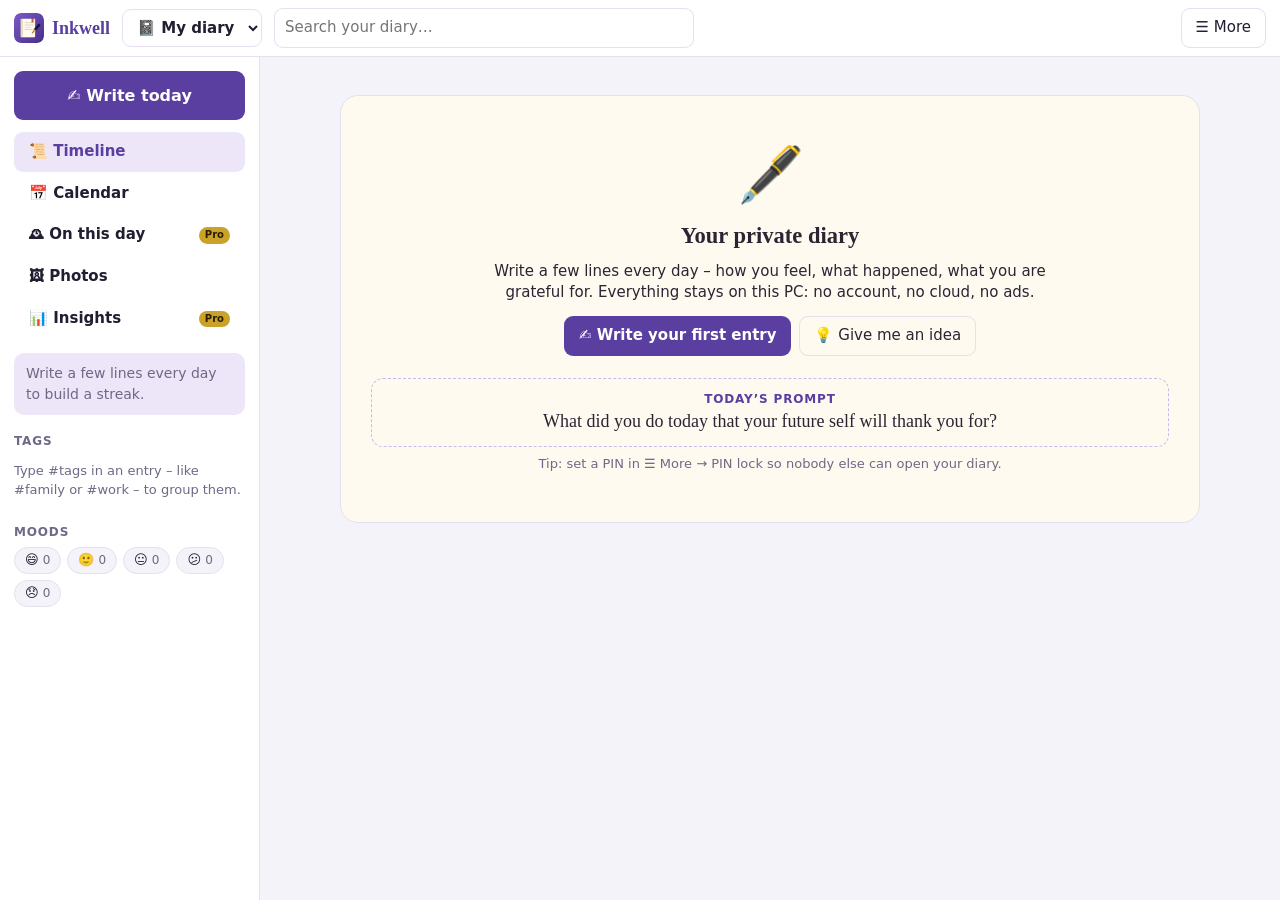
==== index.html @ 1e7a281c "Add files via upload" ====
<!doctype html>
<html lang="en">
<head>
  <meta charset="utf-8">
  <meta name="viewport" content="width=device-width, initial-scale=1">
  <title>Inkwell – Private Diary</title>
  <meta name="description" content="A private diary and journal for Windows. Write every day with moods, tags, photos and prompts, look back with a calendar and 'On this day', lock it with a PIN and print your journal as a book. Offline, no account, no subscription.">
  <meta name="theme-color" content="#5b3fa0">
  <link rel="manifest" href="manifest.json">
  <link rel="icon" href="icon-192.png">
  <link rel="stylesheet" href="style.css">
</head>
<body>
  <div id="lock" class="lock" hidden>
    <div class="lock-box">
      <img src="icon-192.png" width="64" height="64" alt="">
      <h1>Inkwell</h1>
      <p id="lockMsg">Enter your PIN</p>
      <div class="dots" id="pinDots"></div>
      <div class="keypad" id="keypad"></div>
      <button id="forgotBtn" class="linkbtn">Forgot PIN?</button>
    </div>
  </div>

  <header class="topbar">
    <div class="brand"><img src="icon-192.png" alt="" width="30" height="30"><span>Inkwell</span></div>
    <select id="journalPick" title="Journal"></select>
    <div class="search"><input id="searchIn" type="search" placeholder="Search your diary…"></div>
    <div class="top-btns">
      <button id="lockBtn" class="tb" title="Lock now" hidden>🔒</button>
      <button id="moreBtn" class="tb">☰ More</button>
      <button id="proBtn" class="pro-btn" hidden>★ Get Pro</button>
    </div>
    <div id="menu" class="menu" hidden>
      <button id="newJournalBtn">＋ New journal ★</button>
      <button id="renameJournalBtn">✎ Rename this journal</button>
      <button id="delJournalBtn" class="danger">🗑 Delete this journal…</button>
      <hr>
      <button id="printBtn">📖 Print or save as a book (PDF) ★</button>
      <button id="txtBtn">📝 Export as text (.txt)</button>
      <button id="docBtn">📄 Export to Word (.doc) ★</button>
      <hr>
      <button id="pinBtn">🔒 PIN lock…</button>
      <button id="themeBtn">🎨 Paper &amp; font…</button>
      <button id="backupBtn">💾 Back up everything</button>
      <button id="restoreBtn2">📂 Restore a backup…</button>
      <hr>
      <a href="help.html" target="_blank" rel="noopener">❓ How to use Inkwell</a>
      <a href="why.html" target="_blank" rel="noopener">💡 Why Inkwell – compare</a>
      <a href="mailto:thequan03072002@gmail.com?subject=Inkwell%20feedback">✉ Feedback &amp; support</a>
    </div>
    <input id="fileIn" type="file" hidden>
  </header>

  <main class="pane">
    <nav class="side">
      <button id="newBtn" class="primary big">✍️ Write today</button>
      <div class="nav" id="nav">
        <button data-v="timeline" class="on">📜 Timeline</button>
        <button data-v="calendar">📅 Calendar</button>
        <button data-v="onthisday">🕰 On this day <span class="pro-tag">Pro</span></button>
        <button data-v="photos">🖼 Photos</button>
        <button data-v="stats">📊 Insights <span class="pro-tag">Pro</span></button>
      </div>
      <div class="streak" id="streak"></div>
      <h3>Tags</h3>
      <div class="tags" id="tagList"></div>
      <h3>Moods</h3>
      <div class="tags" id="moodList"></div>
    </nav>
    <section class="main-col" id="mainCol"></section>
  </main>

  <dialog id="pinDlg" class="dlg">
    <h2>PIN lock</h2>
    <p class="muted" id="pinInfo">Ask for a PIN when Inkwell opens and after it has been idle.</p>
    <label class="field">New PIN (4–8 digits)<input id="pin1" type="password" inputmode="numeric" maxlength="8" autocomplete="new-password"></label>
    <label class="field">Repeat PIN<input id="pin2" type="password" inputmode="numeric" maxlength="8" autocomplete="new-password"></label>
    <label class="field">Lock again after
      <select id="idleSel"><option value="1">1 minute idle</option><option value="5" selected>5 minutes idle</option><option value="15">15 minutes idle</option><option value="60">1 hour idle</option><option value="0">Only when Inkwell opens</option></select>
    </label>
    <p class="hint">Inkwell cannot recover a forgotten PIN. Keep a backup – a restored backup does not include the PIN.</p>
    <div class="row-btns"><button id="pinSave" class="primary">Save PIN</button><button id="pinOff" class="ghost danger">Turn PIN off</button><button id="pinCancel" class="ghost">Cancel</button></div>
  </dialog>

  <dialog id="themeDlg" class="dlg">
    <h2>Paper &amp; font</h2>
    <label class="field">Paper<select id="paperSel"><option value="cream">Cream</option><option value="white">White</option><option value="sepia">Sepia ★</option><option value="night">Night ★</option></select></label>
    <label class="field">Writing font<select id="fontSel"><option value="serif">Georgia (serif)</option><option value="sans">Segoe UI (sans)</option><option value="hand">Handwriting ★</option><option value="mono">Typewriter ★</option></select></label>
    <label class="field">Text size<select id="sizeSel"><option value="16">Small</option><option value="18" selected>Medium</option><option value="21">Large</option></select></label>
    <div class="row-btns"><button id="themeClose" class="primary">Done</button></div>
  </dialog>

  <dialog id="printDlg" class="dlg">
    <h2>📖 Print your journal</h2>
    <p class="muted">Print it on paper or choose “Save as PDF” to keep a beautiful copy.</p>
    <label class="field">Book title<input id="bookTitle"></label>
    <div class="two"><label class="field">From<input id="bookFrom" type="date"></label><label class="field">To<input id="bookTo" type="date"></label></div>
    <label class="check"><input type="checkbox" id="bookPhotos" checked> Include photos</label>
    <label class="check"><input type="checkbox" id="bookFavs"> Only favourite entries ★</label>
    <div class="row-btns"><button id="bookGo" class="primary">Print / Save as PDF</button><button id="bookCancel" class="ghost">Cancel</button></div>
  </dialog>

  <dialog id="promptDlg" class="dlg wide">
    <h2>Writing ideas</h2>
    <div class="ptabs"><button data-p="prompts" class="on">💡 Prompts</button><button data-p="templates">🧾 Templates <span class="pro-tag">Pro</span></button></div>
    <div id="promptBody" class="prompt-list"></div>
    <div class="row-btns"><button id="promptShuffle" class="ghost">🔀 Shuffle</button><button id="promptClose" class="ghost">Close</button></div>
  </dialog>

  <dialog id="photoDlg" class="dlg photo-dlg">
    <img id="photoBig" alt="">
    <div class="row-btns"><button id="photoOpen" class="ghost">Open entry</button><button id="photoClose" class="ghost">Close</button></div>
  </dialog>

  <dialog id="proDialog" class="dlg">
    <h2>Inkwell Pro</h2>
    <p class="muted">One-time purchase. Yours forever on this Microsoft account – no subscription. Popular diary apps charge yearly or around $20.</p>
    <ul class="pro-list">
      <li><strong>Unlimited photos</strong> <span class="muted">(Free: 1 photo per entry)</span></li>
      <li><strong>On this day</strong> – what you wrote 1, 2, 5 years ago</li>
      <li><strong>Insights</strong> – streaks, mood chart, year in pixels, top tags</li>
      <li><strong>Print your journal as a book</strong> or PDF, Word export</li>
      <li><strong>Several journals</strong> – personal, travel, dreams, gratitude</li>
      <li><strong>Templates</strong>, sepia &amp; night paper, handwriting and typewriter fonts</li>
    </ul>
    <p id="proMsg" class="pro-msg" hidden></p>
    <p id="trialInfo" class="pro-msg" hidden></p>
    <div class="row-btns">
      <button id="trialBtn" class="ghost" hidden>Try every Pro feature free for 7 days</button>
      <button id="buyBtn" class="primary">Unlock Pro</button>
      <button id="restoreBtn" class="ghost">Restore purchase</button>
      <button id="closePro" class="ghost">Not now</button>
    </div>
  </dialog>

  <div id="toast" class="toast" hidden></div>
  <div id="printArea"></div>
  <script src="prompts.js"></script>
  <script src="app.js"></script>
</body>
</html>
---- style.css ----
:root {
  --bg: #f5f3fa; --card: #ffffff; --text: #221d30; --muted: #6f6886;
  --line: #e4e0ee; --accent: #5b3fa0; --accent-2: #ece6f8; --accent-soft: #c9b8ec; --on-accent: #ffffff; --danger: #b42318;
  --paper: #fffaf0; --ink: #2b2433; --rule: #efe6d2; --wsize: 18px;
  --wfont: Georgia, 'Times New Roman', serif;
}
@media (prefers-color-scheme: dark) {
  :root { --bg: #15121c; --card: #1d1927; --text: #ece8f5; --muted: #a59dbb; --line: #322b42; --accent: #b9a1f2; --accent-2: #2b2340; --accent-soft: #5e4a8f; --on-accent: #1a1030; --danger: #f97066;
    --paper: #221d2d; --ink: #ece6f5; --rule: #2f2840; }
}
body[data-paper="white"] { --paper: #ffffff; --ink: #222; --rule: #eceaf2; }
body[data-paper="sepia"] { --paper: #f4e8cf; --ink: #3b2d1a; --rule: #e6d4af; }
body[data-paper="night"] { --paper: #1b1d2b; --ink: #e6e3f0; --rule: #2b2e42; }
@media (prefers-color-scheme: dark) { body[data-paper="white"] { --paper: #24212e; --ink: #f1eef8; --rule: #322e40; } body[data-paper="sepia"] { --paper: #2e271c; --ink: #f0e2c8; --rule: #43392a; } }
body[data-font="sans"] { --wfont: 'Segoe UI', system-ui, sans-serif; }
body[data-font="hand"] { --wfont: 'Segoe Print', 'Bradley Hand', 'Comic Sans MS', cursive; }
body[data-font="mono"] { --wfont: 'Courier New', 'Consolas', monospace; }

* { box-sizing: border-box; }
[hidden] { display: none !important; }
html, body { height: 100%; }
body { margin: 0; font: 15px/1.45 'Segoe UI', system-ui, sans-serif; background: var(--bg); color: var(--text); display: flex; flex-direction: column; }
button, input, select, textarea { font: inherit; color: inherit; }
button { cursor: pointer; border: 1px solid transparent; border-radius: 9px; padding: 8px 14px; background: var(--accent-2); }
input, select, textarea { background: var(--card); border: 1px solid var(--line); border-radius: 9px; padding: 8px 10px; width: 100%; }
input:focus, select:focus, textarea:focus, button:focus-visible { outline: 3px solid var(--accent); outline-offset: 1px; }
.primary { background: var(--accent); color: var(--on-accent); font-weight: 700; }
.ghost { background: transparent; border-color: var(--line); }
.ghost:hover, .tb:hover { border-color: var(--accent); }
.ghost.sm, .sm { padding: 4px 10px; font-size: 13px; }
.danger { color: var(--danger); }
.muted { color: var(--muted); font-weight: 400; }
.hint { color: var(--muted); font-size: 13px; margin: 6px 0; }
.wide { width: 100%; margin-top: 8px; }
.grow { flex: 1; }
.linkbtn { background: none; color: var(--muted); text-decoration: underline; }

.topbar { display: flex; align-items: center; gap: 12px; padding: 8px 14px; background: var(--card); border-bottom: 1px solid var(--line); position: relative; }
.brand { display: flex; align-items: center; gap: 8px; font-weight: 800; font-size: 18px; color: var(--accent); font-family: Georgia, serif; }
.brand img { border-radius: 7px; }
#journalPick { width: auto; max-width: 220px; font-weight: 600; }
.search { flex: 1; max-width: 420px; }
.top-btns { margin-left: auto; display: flex; gap: 8px; }
.tb { background: transparent; border-color: var(--line); }
.pro-btn { background: #c9a227; color: #2a1d00; font-weight: 800; }
.pro-btn.is-pro { background: var(--accent-2); color: var(--accent); }
.menu { position: absolute; right: 14px; top: 52px; background: var(--card); border: 1px solid var(--line); border-radius: 12px; box-shadow: 0 12px 30px rgba(0,0,0,.18); padding: 6px; z-index: 30; display: flex; flex-direction: column; min-width: 290px; }
.menu button, .menu a { text-align: left; background: transparent; padding: 9px 12px; border-radius: 8px; color: var(--text); text-decoration: none; }
.menu button:hover, .menu a:hover { background: var(--accent-2); }
.menu hr { border: 0; border-top: 1px solid var(--line); margin: 4px 6px; }

.pane { flex: 1; display: grid; grid-template-columns: 260px 1fr; min-height: 0; }
.side { padding: 14px; border-right: 1px solid var(--line); overflow: auto; background: var(--card); }
.side h3 { font-size: 12px; text-transform: uppercase; letter-spacing: .07em; color: var(--muted); margin: 18px 0 6px; }
.big { width: 100%; padding: 12px; font-size: 16px; }
.nav { display: flex; flex-direction: column; gap: 2px; margin-top: 12px; }
.nav button { text-align: left; background: transparent; font-weight: 600; display: flex; align-items: center; gap: 6px; }
.nav button:hover { background: var(--accent-2); }
.nav button.on { background: var(--accent-2); color: var(--accent); }
.pro-tag { font-size: 10px; font-weight: 800; background: #c9a227; color: #2a1d00; border-radius: 99px; padding: 1px 6px; margin-left: auto; }
.streak { margin-top: 14px; background: var(--accent-2); border-radius: 10px; padding: 10px 12px; font-size: 14px; line-height: 1.5; }
.tags { display: flex; flex-wrap: wrap; gap: 6px; }
.chip { padding: 3px 10px; border-radius: 99px; font-size: 13px; background: var(--bg); border: 1px solid var(--line); }
.chip i { font-style: normal; color: var(--muted); font-size: 12px; }
.chip.on { background: var(--accent); color: var(--on-accent); border-color: var(--accent); }
.chip.on i { color: inherit; }
.main-col { overflow: auto; padding: 18px 26px 40px; min-width: 0; }
.main-col > * { max-width: 860px; margin-left: auto; margin-right: auto; }

.paper { background: var(--paper); color: var(--ink); }
.welcome { text-align: center; padding: 40px 30px; border-radius: 18px; border: 1px solid var(--line); margin-top: 20px; }
.wel-ic { font-size: 54px; }
.welcome h1 { font-family: Georgia, serif; margin: 6px 0; }
.welcome p { max-width: 560px; margin: 8px auto; }
.center { justify-content: center; }
.row-btns { display: flex; gap: 8px; flex-wrap: wrap; margin-top: 12px; }
.today-prompt, .prompt-bar { margin: 22px auto 8px; border-radius: 12px; padding: 12px 16px; border: 1px dashed var(--accent-soft); }
.today-prompt span, .prompt-bar span { display: block; font-size: 12px; text-transform: uppercase; letter-spacing: .07em; color: var(--accent); font-weight: 700; }
.today-prompt b, .prompt-bar b { font-family: var(--wfont); font-weight: 400; font-size: 18px; }
.prompt-bar { display: flex; align-items: center; gap: 14px; justify-content: space-between; margin: 0 auto 6px; border-style: solid; border-color: var(--line); }
.filters { background: var(--accent-2); border-radius: 10px; padding: 8px 12px; display: flex; align-items: center; gap: 10px; justify-content: space-between; }
.month { font-family: Georgia, serif; font-size: 20px; margin: 22px auto 8px; color: var(--accent); }
.vh { font-family: Georgia, serif; }
.empty { color: var(--muted); text-align: center; padding: 30px; }

.card { display: flex; gap: 16px; padding: 14px 16px; border-radius: 14px; border: 1px solid var(--line); margin-bottom: 10px; cursor: pointer; transition: transform .08s, box-shadow .08s; }
.card:hover { box-shadow: 0 6px 18px rgba(60,30,120,.12); transform: translateY(-1px); }
.cdate { width: 52px; text-align: center; flex: none; }
.cdate b { display: block; font: 700 28px/1 Georgia, serif; color: var(--accent); }
.cdate span { font-size: 12px; text-transform: uppercase; color: var(--muted); }
.cbody { flex: 1; min-width: 0; }
.cbody h3 { margin: 0 0 4px; font-family: var(--wfont); font-size: 18px; }
.cbody p { margin: 0; font-family: var(--wfont); opacity: .85; display: -webkit-box; -webkit-line-clamp: 2; -webkit-box-orient: vertical; overflow: hidden; }
.cmeta { display: flex; gap: 10px; flex-wrap: wrap; font-size: 13px; color: var(--muted); margin-top: 6px; align-items: center; }
.tg { color: var(--accent); }
.star { color: #c9a227; }
.cthumb { width: 92px; height: 92px; flex: none; border-radius: 10px; overflow: hidden; }
.cthumb img { width: 100%; height: 100%; object-fit: cover; }

.ed { border-radius: 16px; border: 1px solid var(--line); padding: 16px 22px 18px; }
.ed-top { display: flex; align-items: center; gap: 8px; flex-wrap: wrap; }
.ed-top input { width: auto; }
.ed-top .on { color: #c9a227; border-color: #c9a227; }
.ed-date { font-family: Georgia, serif; font-size: 22px; color: var(--accent); margin: 14px 0 6px; }
.moods { display: flex; align-items: center; gap: 6px; flex-wrap: wrap; }
.moods button { background: transparent; border: 1px solid transparent; font-size: 22px; padding: 4px 8px; display: flex; flex-direction: column; align-items: center; line-height: 1.1; opacity: .55; }
.moods button small { font-size: 11px; color: var(--muted); }
.moods button:hover { opacity: 1; }
.moods button.on { opacity: 1; border-color: var(--accent); background: var(--accent-2); }
.ed-title { font-family: var(--wfont); font-size: 26px; border: 0; border-bottom: 1px solid var(--rule); border-radius: 0; background: transparent; color: var(--ink); padding: 10px 2px; margin-top: 6px; }
.ed-title:focus { outline: none; border-bottom-color: var(--accent); }
.ed-tools { display: flex; gap: 4px; flex-wrap: wrap; margin: 10px 0 6px; align-items: center; }
.ed-tools button { background: transparent; padding: 4px 10px; border-color: var(--rule); color: var(--ink); }
.ed-tools button:hover { border-color: var(--accent); }
.ed-tools .sep { width: 10px; }
#edBody { font-family: var(--wfont); font-size: var(--wsize); line-height: 1.75; border: 0; background: transparent; color: var(--ink); resize: none; padding: 4px 2px; min-height: 320px;
  background-image: linear-gradient(transparent calc(1.75em - 1px), var(--rule) 1px); background-size: 100% 1.75em; background-attachment: local; }
#edBody:focus { outline: none; }
.rendered { font-family: var(--wfont); font-size: var(--wsize); line-height: 1.7; padding: 6px 2px; min-height: 200px; }
.rendered h2 { margin: 6px 0 10px; }
.rendered blockquote, .book blockquote { border-left: 3px solid var(--accent-soft); margin: 10px 0; padding: 2px 14px; font-style: italic; opacity: .85; }
.tag-in { color: var(--accent); }
.ed-photos { display: flex; gap: 10px; flex-wrap: wrap; margin-top: 12px; }
.ed-photos .ph-wrap { position: relative; width: 150px; height: 150px; border-radius: 12px; overflow: hidden; border: 1px solid var(--rule); }
.ed-photos img { width: 100%; height: 100%; object-fit: cover; cursor: zoom-in; }
.ph-x { position: absolute; top: 6px; right: 6px; padding: 2px 8px; background: rgba(0,0,0,.6); color: #fff; }
.ed-foot { display: flex; justify-content: space-between; gap: 10px; font-size: 13px; margin-top: 10px; color: var(--muted); flex-wrap: wrap; }

.cal-head { display: flex; align-items: center; gap: 10px; margin-bottom: 12px; }
.cal-head h1 { font-family: Georgia, serif; font-size: 24px; margin: 0; min-width: 220px; text-align: center; }
.cal-head input { width: auto; margin-left: auto; }
.cal { display: grid; grid-template-columns: repeat(7, 1fr); gap: 6px; }
.cw { text-align: center; font-size: 12px; text-transform: uppercase; color: var(--muted); font-weight: 700; }
.cd { aspect-ratio: 1.15; background: var(--card); border: 1px solid var(--line); border-radius: 10px; display: flex; flex-direction: column; align-items: center; justify-content: center; position: relative; padding: 4px; }
.cd span { position: absolute; top: 5px; left: 8px; font-size: 13px; color: var(--muted); }
.cd em { font-style: normal; font-size: 24px; }
.cd i { position: absolute; bottom: 4px; right: 6px; font-size: 11px; font-style: normal; background: var(--accent); color: var(--on-accent); border-radius: 99px; padding: 0 6px; }
.cd.has { background: color-mix(in srgb, var(--mc, var(--accent-soft)) 22%, var(--card)); border-color: var(--mc, var(--accent-soft)); }
.cd.today { outline: 2px solid var(--accent); }
.cd.sel { box-shadow: 0 0 0 3px var(--accent); }

.pgrid { display: grid; grid-template-columns: repeat(auto-fill, minmax(170px, 1fr)); gap: 10px; }
.pgrid figure { margin: 0; border-radius: 12px; overflow: hidden; background: var(--card); border: 1px solid var(--line); cursor: zoom-in; }
.pgrid img { width: 100%; aspect-ratio: 1; object-fit: cover; display: block; }
.pgrid figcaption { font-size: 12px; padding: 5px 8px; color: var(--muted); }
.photo-dlg { max-width: min(92vw, 1100px); }
.photo-dlg img { max-width: 100%; max-height: 75vh; display: block; margin: 0 auto; border-radius: 10px; }

.kpis { display: grid; grid-template-columns: repeat(auto-fit, minmax(130px, 1fr)); gap: 10px; }
.kpis div { background: var(--card); border: 1px solid var(--line); border-radius: 12px; padding: 12px; }
.kpis b { display: block; font-size: 24px; color: var(--accent); }
.kpis span { font-size: 13px; color: var(--muted); }
.panel { background: var(--card); border: 1px solid var(--line); border-radius: 14px; padding: 14px 16px; margin-top: 12px; }
.panel h2 { font-size: 16px; margin: 0 0 10px; }
.ph { display: flex; justify-content: space-between; align-items: center; }
.ph select { width: auto; }
.two-panels { display: grid; grid-template-columns: 1fr 1fr; gap: 12px; }
.pixels { display: grid; grid-template-columns: 34px repeat(31, 1fr); gap: 3px; font-size: 10px; }
.pixels b { font-weight: 400; color: var(--muted); text-align: center; }
.pixels .pm { text-align: left; }
.pixels i { aspect-ratio: 1; background: var(--bg); border-radius: 3px; border: 1px solid var(--line); }
.pixels i[data-day] { cursor: pointer; border-color: transparent; }
.pixels i.no { visibility: hidden; }
.bar { display: grid; grid-template-columns: 90px 1fr 34px; gap: 8px; align-items: center; margin: 6px 0; font-size: 14px; }
.bar div { background: var(--bg); border-radius: 99px; height: 12px; overflow: hidden; }
.bar i { display: block; height: 100%; border-radius: 99px; }
.bar b { text-align: right; }
.cols { display: flex; gap: 6px; align-items: flex-end; height: 150px; }
.col { flex: 1; height: 100%; display: flex; flex-direction: column; justify-content: flex-end; align-items: center; gap: 4px; }
.col i { width: 100%; border-radius: 5px 5px 0 0; min-height: 2px; }
.col span { font-size: 11px; color: var(--muted); }

.dlg { border: 1px solid var(--line); border-radius: 16px; padding: 22px; background: var(--card); color: var(--text); max-width: 460px; width: calc(100% - 32px); }
.dlg.wide { max-width: 640px; }
.dlg::backdrop { background: rgba(20,10,40,.5); }
.dlg h2 { margin: 0 0 6px; font-size: 21px; }
.field { display: flex; flex-direction: column; gap: 4px; font-weight: 600; font-size: 14px; margin-top: 10px; }
.two { display: grid; grid-template-columns: 1fr 1fr; gap: 10px; }
.check { display: flex; align-items: center; gap: 8px; margin-top: 10px; font-size: 14px; }
.check input { width: 18px; height: 18px; accent-color: var(--accent); }
.pro-list { padding-left: 20px; line-height: 1.8; }
.pro-msg { background: var(--accent-2); border-radius: 8px; padding: 9px 11px; }
.ptabs { display: flex; gap: 6px; margin: 8px 0; }
.ptabs button { background: transparent; border-color: var(--line); }
.ptabs button.on { background: var(--accent); color: var(--on-accent); }
.prompt-list { display: flex; flex-direction: column; gap: 6px; max-height: 50vh; overflow: auto; }
.prompt-list button { text-align: left; background: var(--bg); border: 1px solid var(--line); font-family: Georgia, serif; font-size: 16px; }
.prompt-list button:hover { border-color: var(--accent); }
.toast { position: fixed; left: 50%; bottom: 24px; transform: translateX(-50%); background: #1f1830; color: #fff; padding: 11px 18px; border-radius: 10px; z-index: 200; max-width: calc(100% - 24px); }

/* lock */
.lock { position: fixed; inset: 0; z-index: 150; background: linear-gradient(160deg, #3d2775, #5b3fa0 55%, #8a6cd1); display: flex; align-items: center; justify-content: center; color: #fff; }
.lock-box { text-align: center; width: 300px; }
.lock-box img { border-radius: 16px; }
.lock-box h1 { font-family: Georgia, serif; margin: 6px 0 2px; }
.dots { display: flex; gap: 12px; justify-content: center; margin: 14px 0 20px; min-height: 16px; }
.dots i { width: 14px; height: 14px; border-radius: 50%; border: 2px solid #fff; }
.dots i.on { background: #fff; }
.shake { animation: shake .35s; }
@keyframes shake { 25% { transform: translateX(-8px); } 50% { transform: translateX(8px); } 75% { transform: translateX(-4px); } }
.keypad { display: grid; grid-template-columns: repeat(3, 1fr); gap: 12px; }
.keypad button { background: rgba(255,255,255,.14); color: #fff; font-size: 24px; padding: 14px 0; border-radius: 50px; }
.keypad button:hover { background: rgba(255,255,255,.26); }
.keypad .primary { background: #fff; color: #5b3fa0; }
.lock .linkbtn { color: rgba(255,255,255,.8); margin-top: 16px; }
body.locked .pane, body.locked .topbar { visibility: hidden; }

/* print */
#printArea { display: none; }
@media print {
  @page { margin: 18mm 16mm; }
  body > *:not(#printArea) { display: none !important; }
  html, body { display: block; background: #fff; height: auto; color: #222; }
  #printArea { display: block; }
}
.book { font-family: var(--wfont); color: #222; font-size: 12pt; line-height: 1.6; }
.book-title { height: 240mm; display: flex; flex-direction: column; align-items: center; justify-content: center; text-align: center; page-break-after: always; break-after: page; }
.book-title div { font-size: 60pt; }
.book-title h1 { font-size: 34pt; margin: 10px 0; color: #5b3fa0; }
.book-title .small { color: #777; }
.book-month { color: #5b3fa0; font-size: 20pt; border-bottom: 1px solid #ccc; padding-bottom: 4px; margin-top: 18pt; page-break-after: avoid; break-after: avoid; }
.book-entry { margin: 0 0 16pt; }
.be-date { color: #5b3fa0; font-size: 10pt; text-transform: uppercase; letter-spacing: .05em; }
.book-entry h3 { margin: 2pt 0 4pt; font-size: 15pt; }
.be-photos { display: flex; gap: 8px; flex-wrap: wrap; margin-top: 6pt; }
.be-photos img { max-width: 48%; max-height: 80mm; border-radius: 4px; break-inside: avoid; }

@media (max-width: 820px) {
  .pane { grid-template-columns: 1fr; }
  .side { border-right: 0; border-bottom: 1px solid var(--line); max-height: none; }
  .search { display: none; }
  .two-panels { grid-template-columns: 1fr; }
  .main-col { padding: 14px; }
}
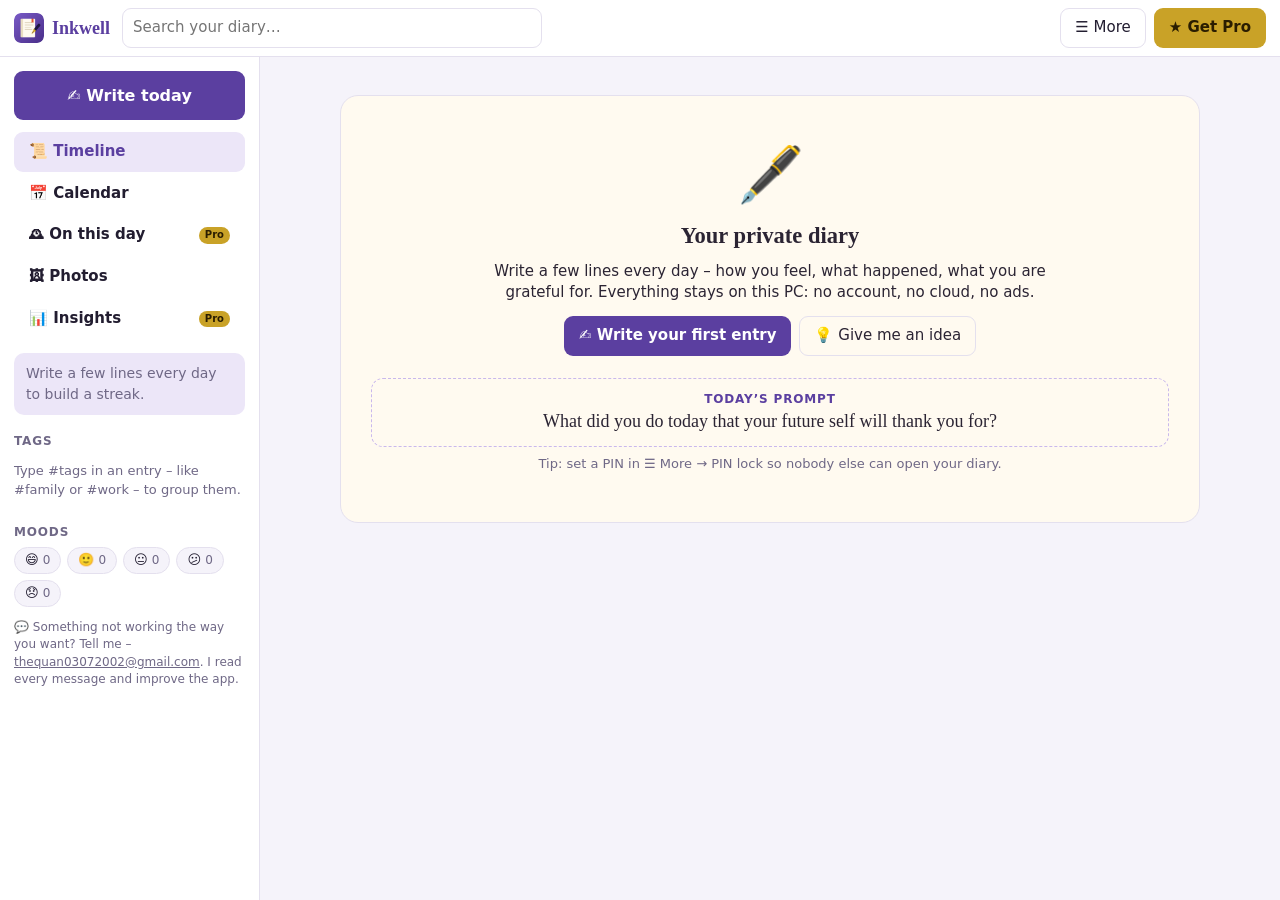
==== commit 957c73aa: "Harden Pro check, close side doors, feedback note" ====
--- a/index.html
+++ b/index.html
@@ -67,6 +67,7 @@
       <div class="tags" id="tagList"></div>
       <h3>Moods</h3>
       <div class="tags" id="moodList"></div>
+      <p class="feedback">💬 Something not working the way you want? Tell me – <a href="mailto:thequan03072002@gmail.com?subject=Inkwell%20feedback">thequan03072002@gmail.com</a>. I read every message and improve the app.</p>
     </nav>
     <section class="main-col" id="mainCol"></section>
   </main>
@@ -124,11 +125,12 @@
       <li><strong>Several journals</strong> – personal, travel, dreams, gratitude</li>
       <li><strong>Templates</strong>, sepia &amp; night paper, handwriting and typewriter fonts</li>
     </ul>
+    <p class="feedback">💬 Something not working the way you want? Tell me – <a href="mailto:thequan03072002@gmail.com?subject=Inkwell%20feedback">thequan03072002@gmail.com</a>. I read every message and improve the app.</p>
     <p id="proMsg" class="pro-msg" hidden></p>
     <p id="trialInfo" class="pro-msg" hidden></p>
     <div class="row-btns">
       <button id="trialBtn" class="ghost" hidden>Try every Pro feature free for 7 days</button>
-      <button id="buyBtn" class="primary">Unlock Pro</button>
+      <button id="buyBtn" class="primary" autofocus>Unlock Pro</button>
       <button id="restoreBtn" class="ghost">Restore purchase</button>
       <button id="closePro" class="ghost">Not now</button>
     </div>
--- a/style.css
+++ b/style.css
@@ -89,8 +89,8 @@
 .cdate b { display: block; font: 700 28px/1 Georgia, serif; color: var(--accent); }
 .cdate span { font-size: 12px; text-transform: uppercase; color: var(--muted); }
 .cbody { flex: 1; min-width: 0; }
-.cbody h3 { margin: 0 0 4px; font-family: var(--wfont); font-size: 18px; }
-.cbody p { margin: 0; font-family: var(--wfont); opacity: .85; display: -webkit-box; -webkit-line-clamp: 2; -webkit-box-orient: vertical; overflow: hidden; }
+.cbody h3 { margin: 0 0 4px; font-family: var(--wfont); font-size: 18px; overflow-wrap: anywhere; }
+.cbody p { margin: 0; font-family: var(--wfont); opacity: .85; overflow-wrap: anywhere; display: -webkit-box; -webkit-line-clamp: 2; -webkit-box-orient: vertical; overflow: hidden; }
 .cmeta { display: flex; gap: 10px; flex-wrap: wrap; font-size: 13px; color: var(--muted); margin-top: 6px; align-items: center; }
 .tg { color: var(--accent); }
 .star { color: #c9a227; }
@@ -116,7 +116,7 @@
 #edBody { font-family: var(--wfont); font-size: var(--wsize); line-height: 1.75; border: 0; background: transparent; color: var(--ink); resize: none; padding: 4px 2px; min-height: 320px;
   background-image: linear-gradient(transparent calc(1.75em - 1px), var(--rule) 1px); background-size: 100% 1.75em; background-attachment: local; }
 #edBody:focus { outline: none; }
-.rendered { font-family: var(--wfont); font-size: var(--wsize); line-height: 1.7; padding: 6px 2px; min-height: 200px; }
+.rendered { font-family: var(--wfont); font-size: var(--wsize); line-height: 1.7; padding: 6px 2px; min-height: 200px; overflow-wrap: anywhere; }
 .rendered h2 { margin: 6px 0 10px; }
 .rendered blockquote, .book blockquote { border-left: 3px solid var(--accent-soft); margin: 10px 0; padding: 2px 14px; font-style: italic; opacity: .85; }
 .tag-in { color: var(--accent); }
@@ -219,7 +219,7 @@
 .book-title h1 { font-size: 34pt; margin: 10px 0; color: #5b3fa0; }
 .book-title .small { color: #777; }
 .book-month { color: #5b3fa0; font-size: 20pt; border-bottom: 1px solid #ccc; padding-bottom: 4px; margin-top: 18pt; page-break-after: avoid; break-after: avoid; }
-.book-entry { margin: 0 0 16pt; }
+.book-entry { margin: 0 0 16pt; overflow-wrap: anywhere; }
 .be-date { color: #5b3fa0; font-size: 10pt; text-transform: uppercase; letter-spacing: .05em; }
 .book-entry h3 { margin: 2pt 0 4pt; font-size: 15pt; }
 .be-photos { display: flex; gap: 8px; flex-wrap: wrap; margin-top: 6pt; }
@@ -228,7 +228,12 @@
 @media (max-width: 820px) {
   .pane { grid-template-columns: 1fr; }
   .side { border-right: 0; border-bottom: 1px solid var(--line); max-height: none; }
-  .search { display: none; }
+  .topbar { flex-wrap: wrap; }
+  .search { order: 9; flex-basis: 100%; max-width: none; }
   .two-panels { grid-template-columns: 1fr; }
   .main-col { padding: 14px; }
 }
+
+/* feedback note */
+.feedback { color: var(--muted); font-size: 12px; line-height: 1.45; margin: 12px 0 0; overflow-wrap: anywhere; }
+.feedback a { color: inherit; text-decoration: underline; }
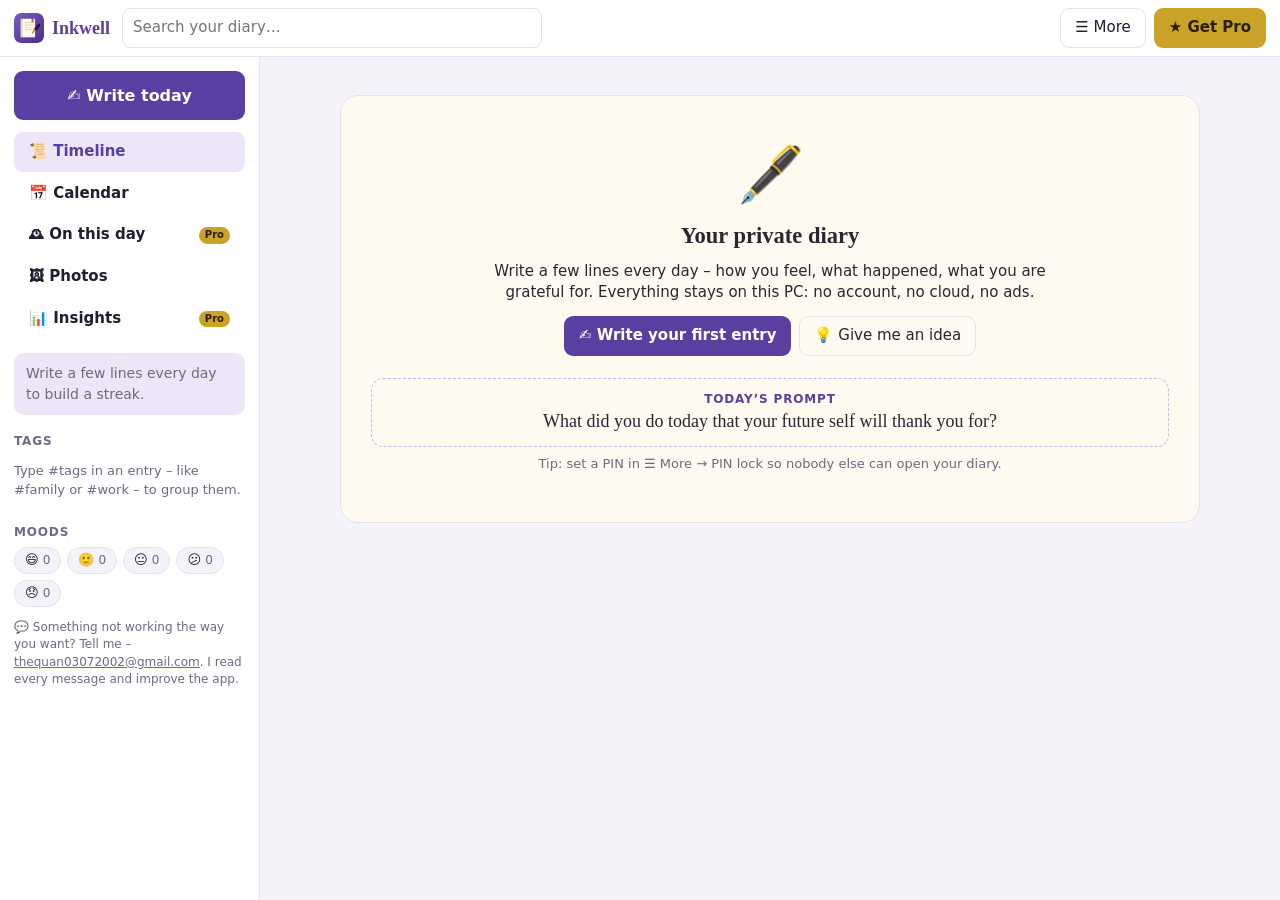
==== commit 60cd4a51: "Add More apps links (cross-promo), bump sw" ====
--- a/index.html
+++ b/index.html
@@ -48,6 +48,8 @@
       <a href="help.html" target="_blank" rel="noopener">❓ How to use Inkwell</a>
       <a href="why.html" target="_blank" rel="noopener">💡 Why Inkwell – compare</a>
       <a href="mailto:thequan03072002@gmail.com?subject=Inkwell%20feedback">✉ Feedback &amp; support</a>
+      <a href="https://apps.microsoft.com/detail/9NB48B109NR4" target="_blank" rel="noopener">More apps: CueScroll teleprompter</a>
+      <a href="https://apps.microsoft.com/detail/9NRFXK36T685" target="_blank" rel="noopener">More apps: ResumePress resume builder</a>
     </div>
     <input id="fileIn" type="file" hidden>
   </header>
